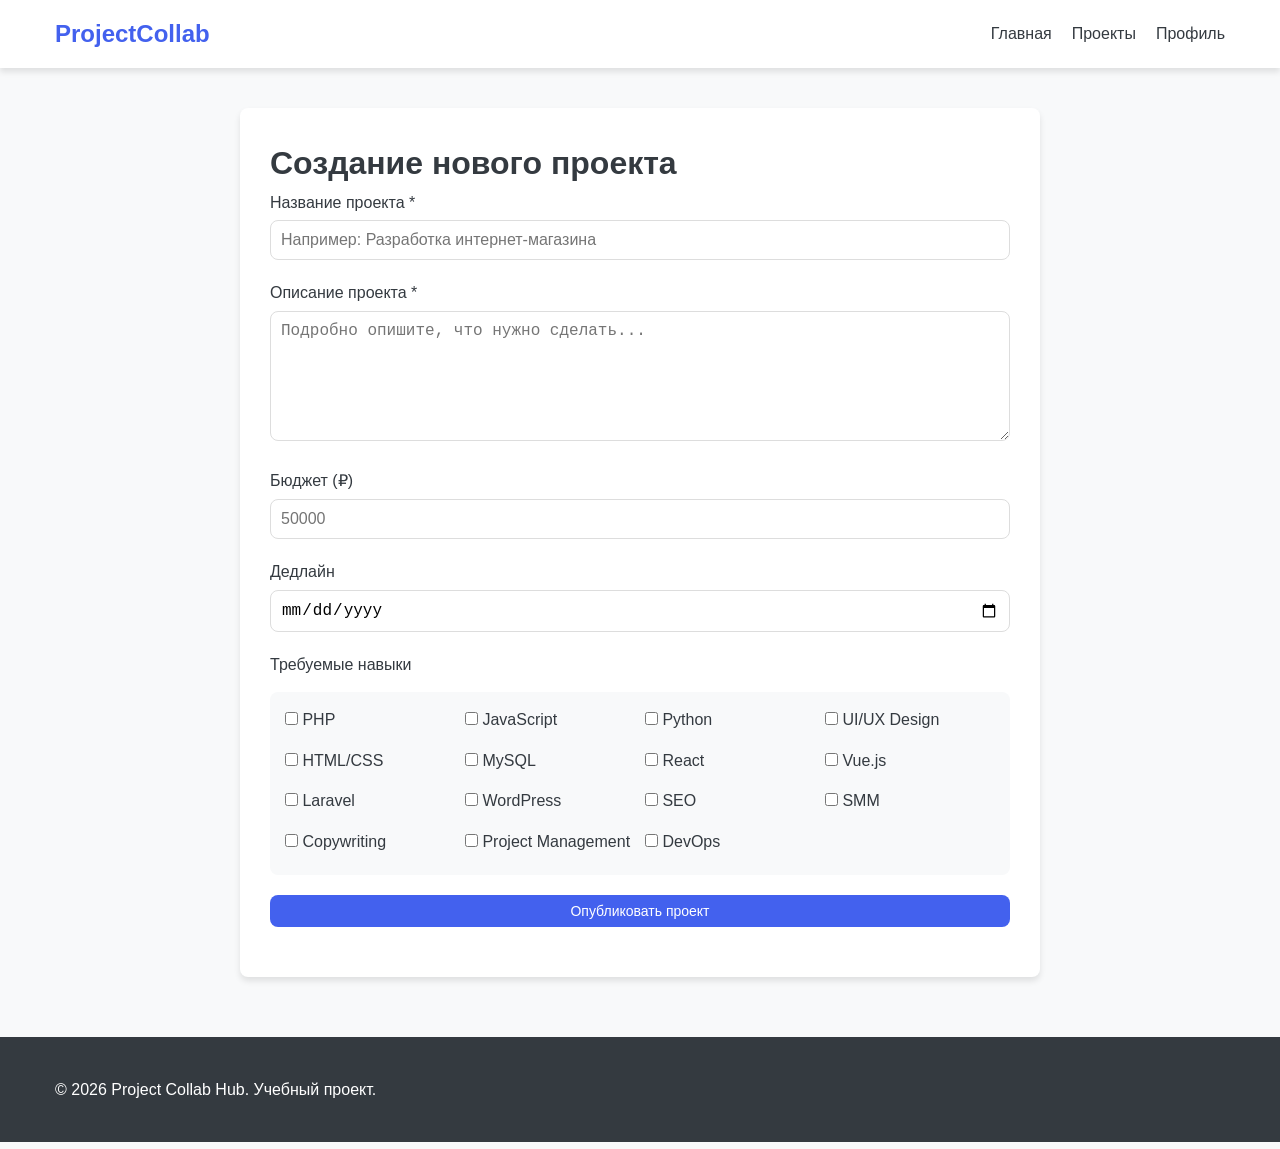
==== create-project.html @ 191d08e6 "Style edits" ====
<!DOCTYPE html>
<html lang="ru">
<head>
    <meta charset="UTF-8">
    <meta name="viewport" content="width=device-width, initial-scale=1.0">
    <title>Создание проекта - Project Collab Hub</title>
    <link rel="stylesheet" href="css/style.css">
    <style>
        .create-project-container {
            max-width: 800px;
            margin: 40px auto;
            padding: 30px;
            background: white;
            border-radius: var(--border-radius);
            box-shadow: var(--shadow);
        }
        
        .skills-grid {
            display: grid;
            grid-template-columns: repeat(auto-fill, minmax(150px, 1fr));
            gap: 10px;
            margin: 15px 0;
            padding: 15px;
            background: var(--light);
            border-radius: var(--border-radius);
        }
        
        .skill-checkbox {
            display: flex;
            align-items: center;
            gap: 5px;
        }
        
        .error-message {
            color: var(--danger);
            font-size: 12px;
            margin-top: 5px;
        }
        
        .form-control.error {
            border-color: var(--danger);
        }
    </style>
</head>
<body>
    <header class="header">
        <div class="container">
            <a href="index.html" class="logo">ProjectCollab</a>
            <nav class="nav">
                <a href="index.html">Главная</a>
                <a href="projects.html">Проекты</a>
                <a href="profile.html">Профиль</a>
            </nav>
        </div>
    </header>

    <main>
        <div class="container">
            <div class="create-project-container">
                <h1>Создание нового проекта</h1>
                
                <form id="create-project-form">
                    <div class="form-group">
                        <label>Название проекта *</label>
                        <input type="text" id="project-title" class="form-control" placeholder="Например: Разработка интернет-магазина">
                        <div id="title-error" class="error-message"></div>
                    </div>

                    <div class="form-group">
                        <label>Описание проекта *</label>
                        <textarea id="project-description" class="form-control" rows="6" placeholder="Подробно опишите, что нужно сделать..."></textarea>
                        <div id="description-error" class="error-message"></div>
                    </div>

                    <div class="form-group">
                        <label>Бюджет (₽)</label>
                        <input type="number" id="project-budget" class="form-control" placeholder="50000">
                        <div id="budget-error" class="error-message"></div>
                    </div>

                    <div class="form-group">
                        <label>Дедлайн</label>
                        <input type="date" id="project-deadline" class="form-control">
                    </div>

                    <div class="form-group">
                        <label>Требуемые навыки</label>
                        <div class="skills-grid" id="skills-grid">
                            <!-- Навыки подгрузятся через JS -->
                        </div>
                    </div>

                    <div class="form-group">
                        <button type="submit" class="btn btn-primary" style="width: 100%;">Опубликовать проект</button>
                    </div>
                </form>
            </div>
        </div>
    </main>

    <footer class="footer">
        <div class="container">
            <p>&copy; 2026 Project Collab Hub. Учебный проект.</p>
        </div>
    </footer>

    <script>
        // Список доступных навыков
        const availableSkills = [
            'PHP', 'JavaScript', 'Python', 'UI/UX Design', 'HTML/CSS',
            'MySQL', 'React', 'Vue.js', 'Laravel', 'WordPress',
            'SEO', 'SMM', 'Copywriting', 'Project Management', 'DevOps'
        ];

        // Заполняем сетку навыков
        const skillsGrid = document.getElementById('skills-grid');
        skillsGrid.innerHTML = availableSkills.map(skill => `
            <label class="skill-checkbox">
                <input type="checkbox" name="skills" value="${skill}"> ${skill}
            </label>
        `).join('');

        // Валидация
        const titleInput = document.getElementById('project-title');
        const descInput = document.getElementById('project-description');
        const budgetInput = document.getElementById('project-budget');

        titleInput.addEventListener('input', function() {
            const error = document.getElementById('title-error');
            if (this.value.length < 5) {
                error.textContent = 'Название должно быть не менее 5 символов';
                this.classList.add('error');
            } else {
                error.textContent = '';
                this.classList.remove('error');
            }
        });

        descInput.addEventListener('input', function() {
            const error = document.getElementById('description-error');
            if (this.value.length < 20) {
                error.textContent = 'Описание должно быть не менее 20 символов';
                this.classList.add('error');
            } else {
                error.textContent = '';
                this.classList.remove('error');
            }
        });

        budgetInput.addEventListener('input', function() {
            const error = document.getElementById('budget-error');
            if (this.value && this.value < 1000) {
                error.textContent = 'Бюджет не может быть менее 1000 ₽';
                this.classList.add('error');
            } else {
                error.textContent = '';
                this.classList.remove('error');
            }
        });

        // Отправка формы
        document.getElementById('create-project-form').addEventListener('submit', function(e) {
            e.preventDefault();
            
            // Собираем выбранные навыки
            const selectedSkills = Array.from(document.querySelectorAll('input[name="skills"]:checked'))
                .map(cb => cb.value);
            
            const newProject = {
                id: Date.now(),
                title: titleInput.value,
                description: descInput.value,
                budget: budgetInput.value,
                skills: selectedSkills,
                author: 'Текущий пользователь',
                created: new Date().toISOString().split('T')[0]
            };

            // Сохраняем в localStorage
            const projects = JSON.parse(localStorage.getItem('collab_projects') || '[]');
            projects.push(newProject);
            localStorage.setItem('collab_projects', JSON.stringify(projects));

            alert('Проект успешно создан!');
            window.location.href = 'index.html';
        });
    </script>
</body>
</html>
---- css/style.css ----
/* ========== ОБНУЛЕНИЕ ========== */
* {
    margin: 0;
    padding: 0;
    box-sizing: border-box;
}

/* ========== ПЕРЕМЕННЫЕ ========== */
:root {
    --primary: #4361ee;
    --primary-dark: #3a56d4;
    --secondary: #6c757d;
    --success: #28a745;
    --danger: #dc3545;
    --warning: #ffc107;
    --light: #f8f9fa;
    --dark: #343a40;
    --white: #ffffff;
    
    --shadow: 0 4px 6px rgba(0, 0, 0, 0.1);
    --border-radius: 8px;
}

/* ========== БАЗОВЫЕ СТИЛИ ========== */
body {
    font-family: -apple-system, BlinkMacSystemFont, 'Segoe UI', Roboto, Oxygen, Ubuntu, sans-serif;
    line-height: 1.6;
    color: var(--dark);
    background-color: var(--light);
}

.container {
    width: 100%;
    max-width: 1200px;
    margin: 0 auto;
    padding: 0 15px;
}

/* ========== ШАПКА ========== */
.header {
    background-color: var(--white);
    box-shadow: var(--shadow);
    position: sticky;
    top: 0;
    z-index: 100;
}

.header .container {
    display: flex;
    justify-content: space-between;
    align-items: center;
    padding: 15px;
}

.logo {
    font-size: 24px;
    font-weight: bold;
    color: var(--primary);
    text-decoration: none;
}

.nav {
    display: flex;
    gap: 20px;
    align-items: center;
}

.nav a {
    text-decoration: none;
    color: var(--dark);
}

.nav a:hover {
    color: var(--primary);
}

.btn {
    padding: 8px 16px;
    border: none;
    border-radius: var(--border-radius);
    cursor: pointer;
    font-size: 14px;
    transition: all 0.3s;
}

.btn-primary {
    background-color: var(--primary);
    color: var(--white);
}

.btn-primary:hover {
    background-color: var(--primary-dark);
}

.btn-outline {
    background-color: transparent;
    border: 1px solid var(--primary);
    color: var(--primary);
}

.btn-outline:hover {
    background-color: var(--primary);
    color: var(--white);
}

.hero {
    background: linear-gradient(135deg, var(--primary) 0%, var(--primary-dark) 100%);
    color: white;
    padding: 80px 0;
    margin-bottom: 40px;
    text-align: center;
}

.hero h1 {
    font-size: 48px;
    margin-bottom: 20px;
    max-width: 800px;
    margin-left: auto;
    margin-right: auto;
}

.hero p {
    font-size: 20px;
    margin-bottom: 30px;
    opacity: 0.9;
    max-width: 600px;
    margin-left: auto;
    margin-right: auto;
}

.hero .btn {
    font-size: 18px;
    padding: 15px 40px;
    background: white;
    color: var(--primary);
    border: none;
}

.hero .btn:hover {
    background: rgba(255, 255, 255, 0.9);
    transform: translateY(-2px);
}

/* ========== ФУТЕР ========== */
.footer {
    background-color: var(--dark);
    color: var(--white);
    padding: 40px 0;
    margin-top: 60px;
}

/* ========== АДАПТИВНОСТЬ (MOBILE-FIRST) ========== */
@media (max-width: 768px) {
    .header .container {
        flex-direction: column;
        gap: 10px;
    }
    
    .nav {
        flex-wrap: wrap;
        justify-content: center;
    }

    .hero {
        padding: 60px 0;
    }
    
    .hero h1 {
        font-size: 32px;
    }
    
    .hero p {
        font-size: 18px;
    }
}

/* ========== КАРТОЧКИ ПРОЕКТОВ ========== */
.projects-grid {
    display: grid;
    grid-template-columns: repeat(auto-fill, minmax(300px, 1fr));
    gap: 20px;
    margin: 30px 0;
}

.project-card {
    background: var(--white);
    border-radius: var(--border-radius);
    padding: 20px;
    box-shadow: var(--shadow);
    transition: transform 0.3s;
}

.project-card:hover {
    transform: translateY(-5px);
}

.project-title {
    font-size: 18px;
    font-weight: bold;
    margin-bottom: 10px;
}

.project-skills {
    display: flex;
    flex-wrap: wrap;
    gap: 8px;
    margin: 15px 0;
}

.skill-tag {
    background-color: var(--light);
    padding: 4px 8px;
    border-radius: 4px;
    font-size: 12px;
    color: var(--secondary);
}

/* ========== ФОРМЫ ========== */
.form-group {
    margin-bottom: 20px;
}

.form-group label {
    display: block;
    margin-bottom: 5px;
    font-weight: 500;
}

.form-control {
    width: 100%;
    padding: 10px;
    border: 1px solid #ddd;
    border-radius: var(--border-radius);
    font-size: 16px;
}

.form-control:focus {
    outline: none;
    border-color: var(--primary);
    box-shadow: 0 0 0 2px rgba(67, 97, 238, 0.2);
}

/* ========== МОДАЛЬНОЕ ОКНО ========== */
.modal {
    display: none;
    position: fixed;
    top: 0;
    left: 0;
    width: 100%;
    height: 100%;
    background-color: rgba(0, 0, 0, 0.5);
    z-index: 1000;
}

.modal.active {
    display: flex;
    justify-content: center;
    align-items: center;
}

.modal-content {
    background-color: var(--white);
    padding: 30px;
    border-radius: var(--border-radius);
    max-width: 500px;
    width: 90%;
    position: relative;
}

.modal-close {
    position: absolute;
    top: 15px;
    right: 15px;
    font-size: 24px;
    cursor: pointer;
    background: none;
    border: none;
}
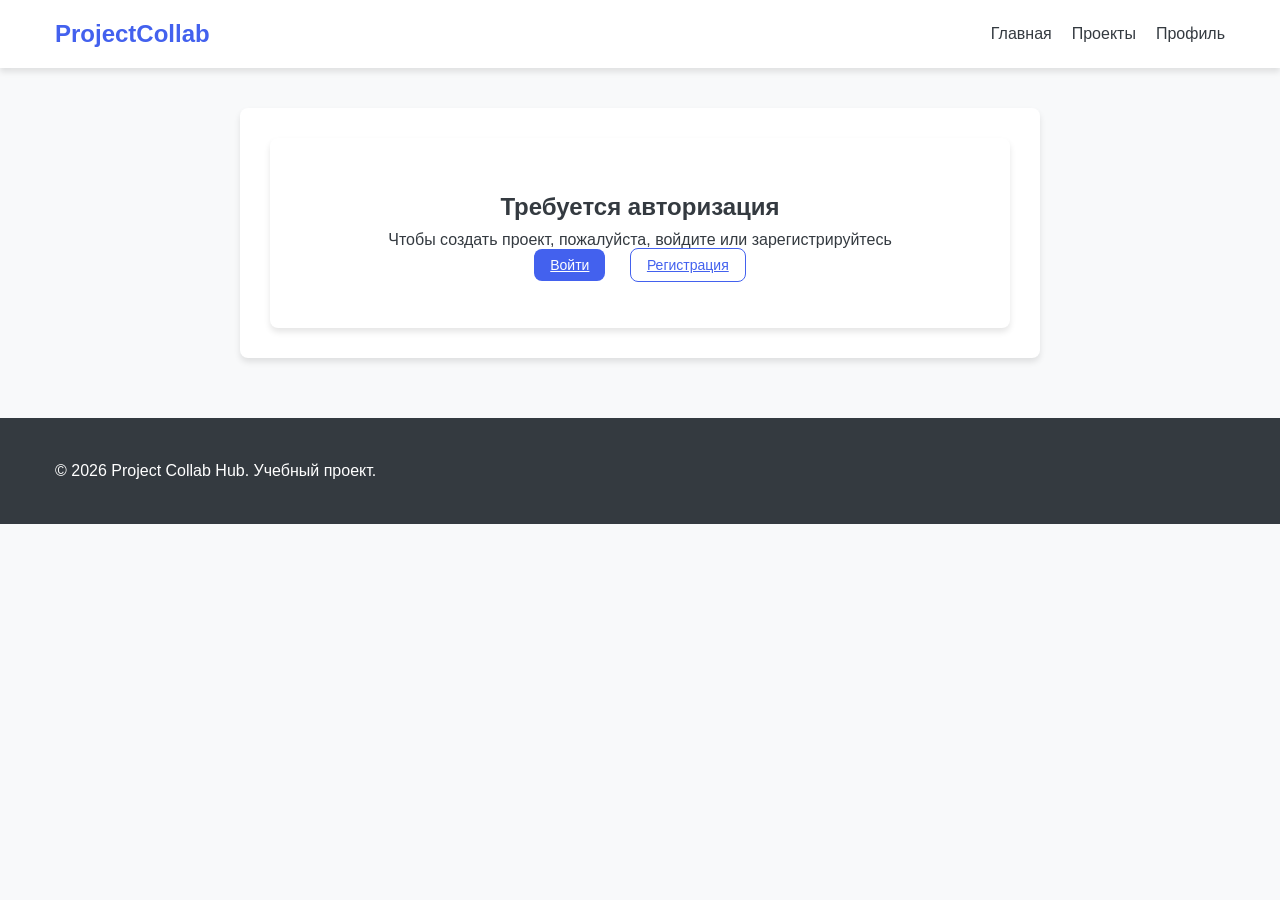
==== commit 683b57d5: "Linked database" ====
--- a/create-project.html
+++ b/create-project.html
@@ -40,6 +40,18 @@
         .form-control.error {
             border-color: var(--danger);
         }
+
+        .auth-warning {
+            text-align: center;
+            padding: 50px;
+            background: white;
+            border-radius: var(--border-radius);
+            box-shadow: var(--shadow);
+        }
+
+        .auth-warning .btn {
+            margin: 10px;
+        }
     </style>
 </head>
 <body>
@@ -49,51 +61,15 @@
             <nav class="nav">
                 <a href="index.html">Главная</a>
                 <a href="projects.html">Проекты</a>
-                <a href="profile.html">Профиль</a>
+                <a href="profile.html" id="profile-link">Профиль</a>
             </nav>
         </div>
     </header>
 
     <main>
         <div class="container">
-            <div class="create-project-container">
-                <h1>Создание нового проекта</h1>
-                
-                <form id="create-project-form">
-                    <div class="form-group">
-                        <label>Название проекта *</label>
-                        <input type="text" id="project-title" class="form-control" placeholder="Например: Разработка интернет-магазина">
-                        <div id="title-error" class="error-message"></div>
-                    </div>
-
-                    <div class="form-group">
-                        <label>Описание проекта *</label>
-                        <textarea id="project-description" class="form-control" rows="6" placeholder="Подробно опишите, что нужно сделать..."></textarea>
-                        <div id="description-error" class="error-message"></div>
-                    </div>
-
-                    <div class="form-group">
-                        <label>Бюджет (₽)</label>
-                        <input type="number" id="project-budget" class="form-control" placeholder="50000">
-                        <div id="budget-error" class="error-message"></div>
-                    </div>
-
-                    <div class="form-group">
-                        <label>Дедлайн</label>
-                        <input type="date" id="project-deadline" class="form-control">
-                    </div>
-
-                    <div class="form-group">
-                        <label>Требуемые навыки</label>
-                        <div class="skills-grid" id="skills-grid">
-                            <!-- Навыки подгрузятся через JS -->
-                        </div>
-                    </div>
-
-                    <div class="form-group">
-                        <button type="submit" class="btn btn-primary" style="width: 100%;">Опубликовать проект</button>
-                    </div>
-                </form>
+            <div id="create-project-container" class="create-project-container">
+                <!-- Сюда будет вставлен контент в зависимости от авторизации -->
             </div>
         </div>
     </main>
@@ -104,86 +80,158 @@
         </div>
     </footer>
 
+    <script src="js/api.js"></script>
     <script>
-        // Список доступных навыков
-        const availableSkills = [
-            'PHP', 'JavaScript', 'Python', 'UI/UX Design', 'HTML/CSS',
-            'MySQL', 'React', 'Vue.js', 'Laravel', 'WordPress',
-            'SEO', 'SMM', 'Copywriting', 'Project Management', 'DevOps'
-        ];
-
-        // Заполняем сетку навыков
-        const skillsGrid = document.getElementById('skills-grid');
-        skillsGrid.innerHTML = availableSkills.map(skill => `
-            <label class="skill-checkbox">
-                <input type="checkbox" name="skills" value="${skill}"> ${skill}
-            </label>
-        `).join('');
-
-        // Валидация
-        const titleInput = document.getElementById('project-title');
-        const descInput = document.getElementById('project-description');
-        const budgetInput = document.getElementById('project-budget');
-
-        titleInput.addEventListener('input', function() {
-            const error = document.getElementById('title-error');
-            if (this.value.length < 5) {
-                error.textContent = 'Название должно быть не менее 5 символов';
-                this.classList.add('error');
-            } else {
-                error.textContent = '';
-                this.classList.remove('error');
+        // Проверка авторизации
+        function checkAuth() {
+            const token = localStorage.getItem('token');
+            const container = document.getElementById('create-project-container');
+            
+            if(!token) {
+                container.innerHTML = `
+                    <div class="auth-warning">
+                        <h2>Требуется авторизация</h2>
+                        <p>Чтобы создать проект, пожалуйста, войдите или зарегистрируйтесь</p>
+                        <a href="login.html" class="btn btn-primary">Войти</a>
+                        <a href="register.html" class="btn btn-outline">Регистрация</a>
+                    </div>
+                `;
+                return false;
             }
-        });
-
-        descInput.addEventListener('input', function() {
-            const error = document.getElementById('description-error');
-            if (this.value.length < 20) {
-                error.textContent = 'Описание должно быть не менее 20 символов';
-                this.classList.add('error');
-            } else {
-                error.textContent = '';
-                this.classList.remove('error');
-            }
-        });
-
-        budgetInput.addEventListener('input', function() {
-            const error = document.getElementById('budget-error');
-            if (this.value && this.value < 1000) {
-                error.textContent = 'Бюджет не может быть менее 1000 ₽';
-                this.classList.add('error');
-            } else {
-                error.textContent = '';
-                this.classList.remove('error');
-            }
-        });
-
-        // Отправка формы
-        document.getElementById('create-project-form').addEventListener('submit', function(e) {
-            e.preventDefault();
+            return true;
+        }
+
+        // Загрузка формы создания проекта
+        async function loadCreateProjectForm() {
+            if(!checkAuth()) return;
+
+            const container = document.getElementById('create-project-container');
             
-            // Собираем выбранные навыки
-            const selectedSkills = Array.from(document.querySelectorAll('input[name="skills"]:checked'))
-                .map(cb => cb.value);
+            container.innerHTML = `
+                <h1>Создание нового проекта</h1>
+                
+                <form id="create-project-form">
+                    <div class="form-group">
+                        <label>Название проекта *</label>
+                        <input type="text" id="project-title" class="form-control" placeholder="Например: Разработка интернет-магазина" required>
+                        <div id="title-error" class="error-message"></div>
+                    </div>
+
+                    <div class="form-group">
+                        <label>Описание проекта *</label>
+                        <textarea id="project-description" class="form-control" rows="6" placeholder="Подробно опишите, что нужно сделать..." required></textarea>
+                        <div id="description-error" class="error-message"></div>
+                    </div>
+
+                    <div class="form-group">
+                        <label>Бюджет (₽)</label>
+                        <input type="number" id="project-budget" class="form-control" placeholder="50000">
+                        <div id="budget-error" class="error-message"></div>
+                    </div>
+
+                    <div class="form-group">
+                        <label>Дедлайн</label>
+                        <input type="date" id="project-deadline" class="form-control">
+                    </div>
+
+                    <div class="form-group">
+                        <label>Требуемые навыки</label>
+                        <div class="skills-grid" id="skills-grid">
+                            <!-- Навыки подгрузятся через JS -->
+                        </div>
+                    </div>
+
+                    <div class="form-group">
+                        <button type="submit" class="btn btn-primary" style="width: 100%;">Опубликовать проект</button>
+                    </div>
+                </form>
+            `;
+
+            // Загружаем список навыков
+            const skills = [
+                {id: 1, name: 'PHP'}, {id: 2, name: 'JavaScript'}, {id: 3, name: 'Python'},
+                {id: 4, name: 'UI/UX'}, {id: 5, name: 'HTML/CSS'}, {id: 6, name: 'MySQL'},
+                {id: 7, name: 'React'}, {id: 8, name: 'Vue.js'}, {id: 9, name: 'Laravel'},
+                {id: 10, name: 'WordPress'}
+            ];
             
-            const newProject = {
-                id: Date.now(),
-                title: titleInput.value,
-                description: descInput.value,
-                budget: budgetInput.value,
-                skills: selectedSkills,
-                author: 'Текущий пользователь',
-                created: new Date().toISOString().split('T')[0]
-            };
-
-            // Сохраняем в localStorage
-            const projects = JSON.parse(localStorage.getItem('collab_projects') || '[]');
-            projects.push(newProject);
-            localStorage.setItem('collab_projects', JSON.stringify(projects));
-
-            alert('Проект успешно создан!');
-            window.location.href = 'index.html';
-        });
+            const skillsGrid = document.getElementById('skills-grid');
+            skillsGrid.innerHTML = skills.map(skill => `
+                <label class="skill-checkbox">
+                    <input type="checkbox" name="skills" value="${skill.id}"> ${skill.name}
+                </label>
+            `).join('');
+
+            setupValidation();
+        }
+
+        // Валидация формы
+        function setupValidation() {
+            const titleInput = document.getElementById('project-title');
+            const descInput = document.getElementById('project-description');
+            const budgetInput = document.getElementById('project-budget');
+
+            titleInput.addEventListener('input', function() {
+                const error = document.getElementById('title-error');
+                if (this.value.length < 5) {
+                    error.textContent = 'Название должно быть не менее 5 символов';
+                    this.classList.add('error');
+                } else {
+                    error.textContent = '';
+                    this.classList.remove('error');
+                }
+            });
+
+            descInput.addEventListener('input', function() {
+                const error = document.getElementById('description-error');
+                if (this.value.length < 20) {
+                    error.textContent = 'Описание должно быть не менее 20 символов';
+                    this.classList.add('error');
+                } else {
+                    error.textContent = '';
+                    this.classList.remove('error');
+                }
+            });
+
+            budgetInput.addEventListener('input', function() {
+                const error = document.getElementById('budget-error');
+                if (this.value && this.value < 1000) {
+                    error.textContent = 'Бюджет не может быть менее 1000 ₽';
+                    this.classList.add('error');
+                } else {
+                    error.textContent = '';
+                    this.classList.remove('error');
+                }
+            });
+
+            // Отправка формы
+            document.getElementById('create-project-form').addEventListener('submit', async (e) => {
+                e.preventDefault();
+                
+                const selectedSkills = Array.from(document.querySelectorAll('input[name="skills"]:checked'))
+                    .map(cb => parseInt(cb.value));
+                
+                const projectData = {
+                    title: document.getElementById('project-title').value,
+                    description: document.getElementById('project-description').value,
+                    budget: parseFloat(document.getElementById('project-budget').value) || null,
+                    deadline: document.getElementById('project-deadline').value || null,
+                    skills: selectedSkills
+                };
+                
+                const result = await api.createProject(projectData);
+                
+                if(result.status === 'success') {
+                    alert('Проект успешно создан!');
+                    window.location.href = 'index.html';
+                } else {
+                    alert('Ошибка: ' + (result.message || 'Неизвестная ошибка'));
+                }
+            });
+        }
+
+        // Инициализация
+        loadCreateProjectForm();
     </script>
 </body>
 </html>
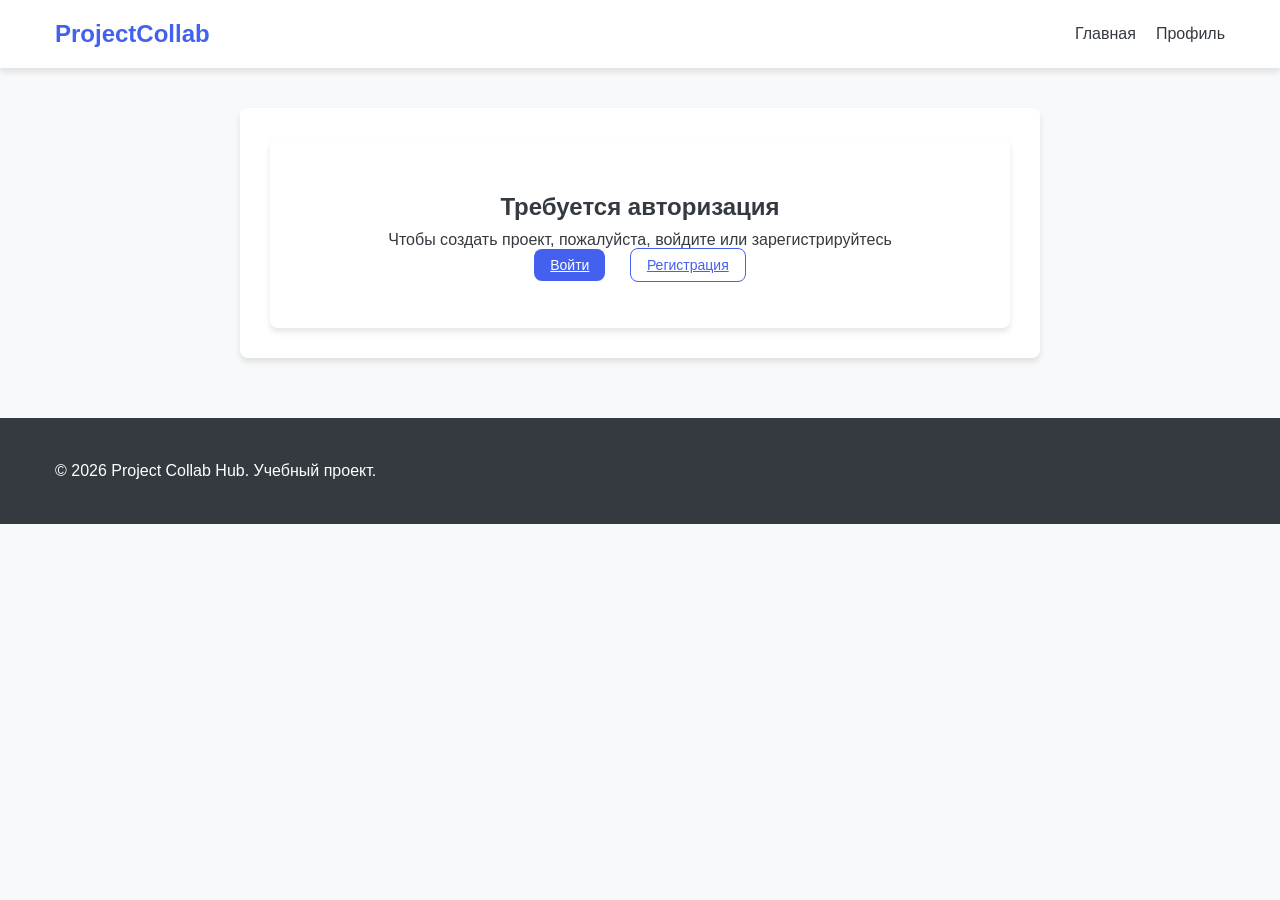
==== commit 50947e87: "Final" ====
--- a/create-project.html
+++ b/create-project.html
@@ -3,6 +3,7 @@
 <head>
     <meta charset="UTF-8">
     <meta name="viewport" content="width=device-width, initial-scale=1.0">
+    <meta http-equiv="Content-Security-Policy" content="upgrade-insecure-requests">
     <title>Создание проекта - Project Collab Hub</title>
     <link rel="stylesheet" href="css/style.css">
     <style>
@@ -60,7 +61,6 @@
             <a href="index.html" class="logo">ProjectCollab</a>
             <nav class="nav">
                 <a href="index.html">Главная</a>
-                <a href="projects.html">Проекты</a>
                 <a href="profile.html" id="profile-link">Профиль</a>
             </nav>
         </div>
@@ -93,7 +93,7 @@
                         <h2>Требуется авторизация</h2>
                         <p>Чтобы создать проект, пожалуйста, войдите или зарегистрируйтесь</p>
                         <a href="login.html" class="btn btn-primary">Войти</a>
-                        <a href="register.html" class="btn btn-outline">Регистрация</a>
+                        <a href="login.html" class="btn btn-outline">Регистрация</a>
                     </div>
                 `;
                 return false;
